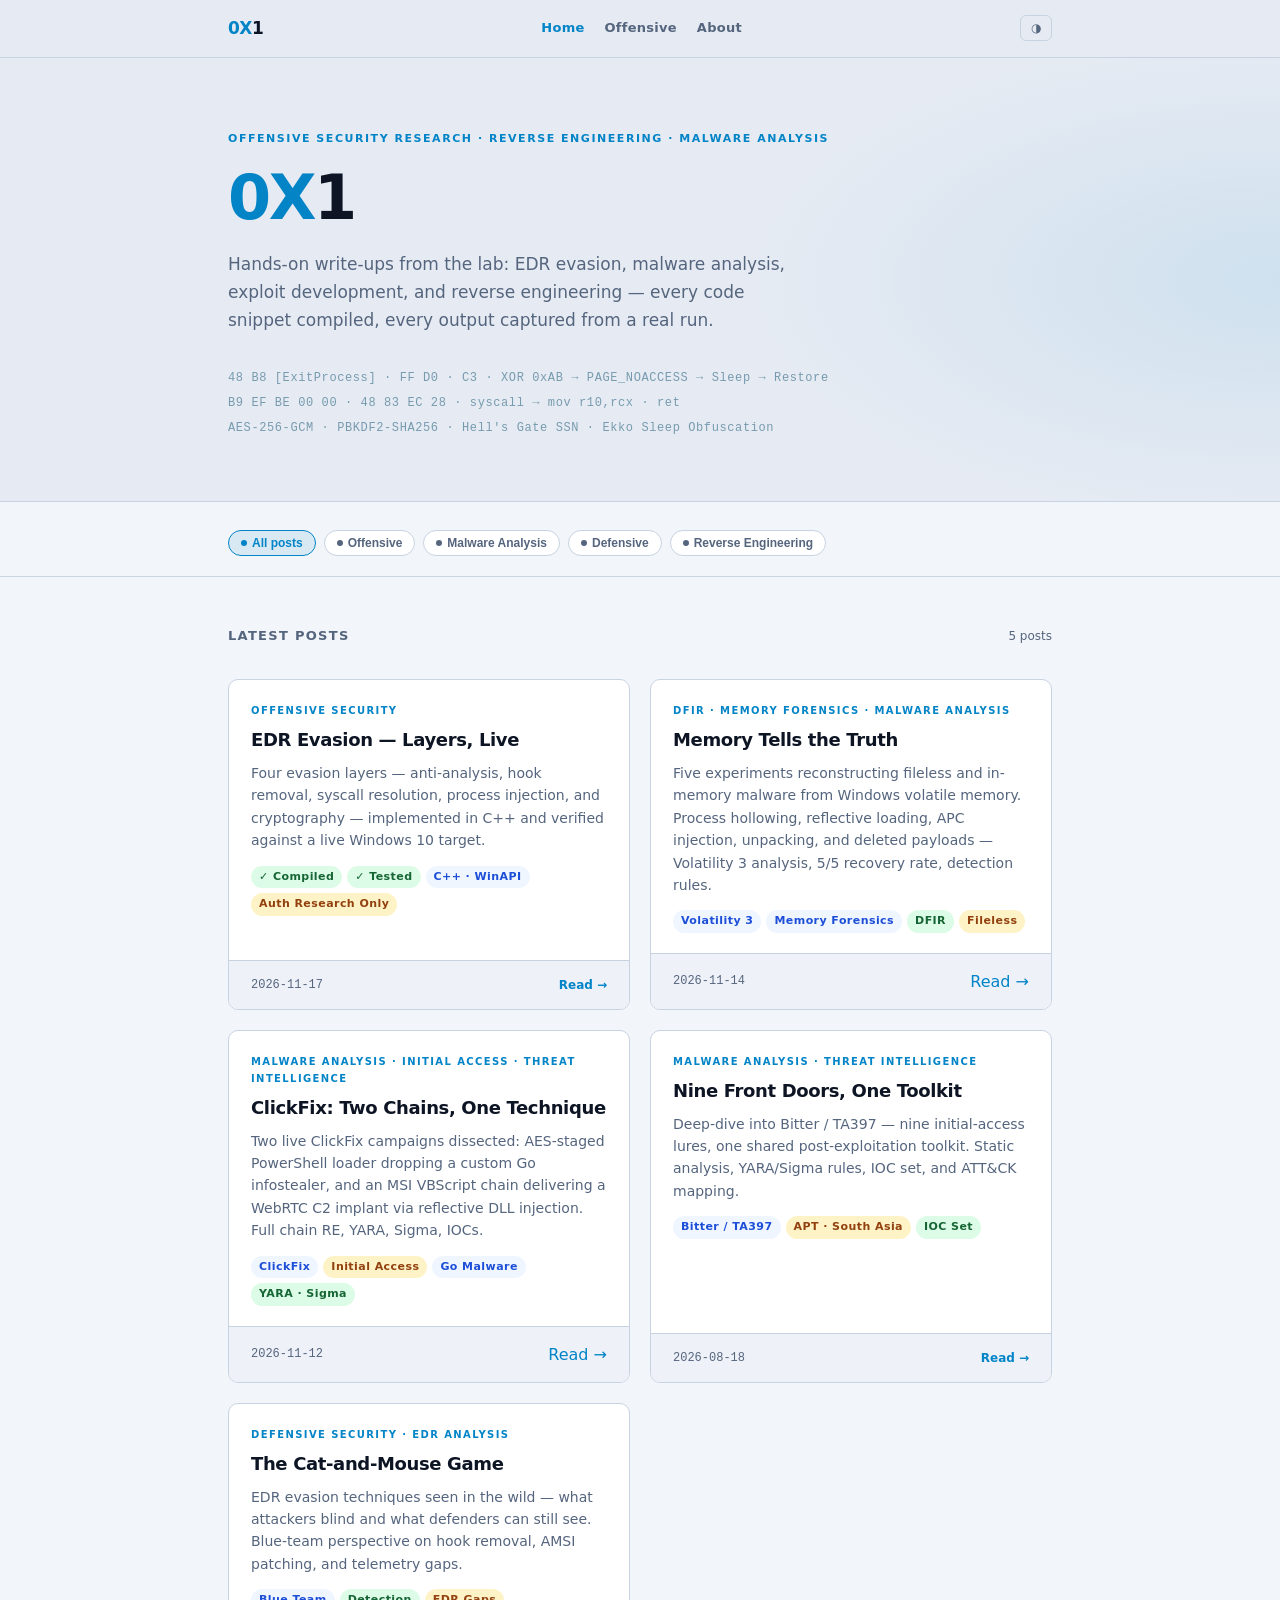
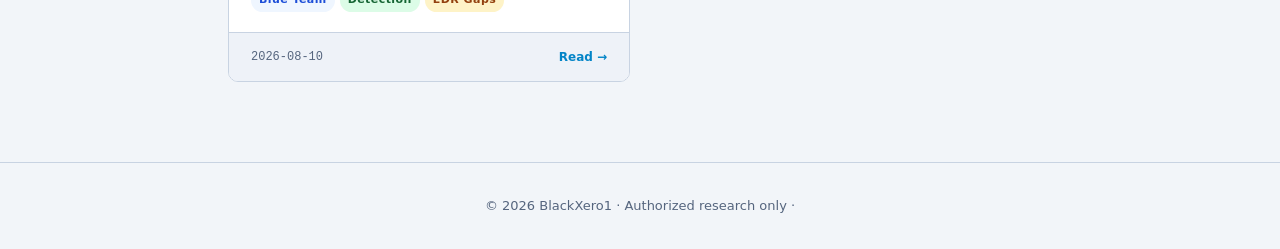
==== index.html @ 335b39ae "Spread post publish dates instead of all showing same day" ====
<!DOCTYPE html>
<html lang="en">
<head>
<meta charset="UTF-8">
<meta name="viewport" content="width=device-width, initial-scale=1.0">
<title>0X1 — Offensive Security Research</title>
<meta name="description" content="Hands-on offensive security research, malware analysis, and reverse engineering write-ups by BlackXero1. Every code snippet compiled, every output from a real run.">
<meta name="author" content="BlackXero1">
<meta property="og:title" content="0X1 — Offensive Security Research">
<meta property="og:description" content="Malware analysis, EDR evasion, reverse engineering and threat intelligence research.">
<meta property="og:type" content="website">
<meta property="og:url" content="https://blackxero1.github.io/0X1/">
<meta property="og:site_name" content="0X1">
<meta name="twitter:card" content="summary">
<link rel="icon" href="/0X1/favicon.svg" type="image/svg+xml">
<link rel="canonical" href="https://blackxero1.github.io/0X1/">
<style>
:root {
  --bg:          #F2F5F9;
  --bg-alt:      #E6EBF3;
  --surface:     #FFFFFF;
  --surface-2:   #EEF2F8;
  --border:      #C8D3E2;
  --text:        #0D1423;
  --text-muted:  #55657E;
  --accent:      #0284C7;
  --accent-glow: rgba(2,132,199,0.10);
  --accent-warm: #B8520E;
  --code-bg:     #12192B;
  --code-text:   #CDD5E0;
  --code-dim:    #6B7FA0;
  --code-hi:     #79D4F1;
  --hero-bytes:  #0A4D6B;
  --pass:        #16A34A;
  --warn:        #B8520E;
  --tag-pass-bg: #DCFCE7; --tag-pass-fg: #166534;
  --tag-warn-bg: #FEF3C7; --tag-warn-fg: #92400E;
  --tag-note-bg: #EFF6FF; --tag-note-fg: #1D4ED8;
}
@media (prefers-color-scheme: dark) {
  :root:not([data-theme="light"]) {
    --bg: #08090D; --bg-alt: #0C0F18;
    --surface: #10141F; --surface-2: #161D2E;
    --border: #1E2A40;
    --text: #D4DCE8; --text-muted: #7A8AA0;
    --accent: #00B4D8; --accent-glow: rgba(0,180,216,0.10);
    --accent-warm: #F4A261;
    --code-bg: #0B0D13; --code-text: #CDD5E0;
    --code-dim: #4A5A72; --code-hi: #79D4F1;
    --hero-bytes: #79D4F1;
    --pass: #3FB950; --warn: #F4A261;
    --tag-pass-bg: rgba(63,185,80,0.12); --tag-pass-fg: #3FB950;
    --tag-warn-bg: rgba(244,162,97,0.10); --tag-warn-fg: #F4A261;
    --tag-note-bg: rgba(0,180,216,0.10); --tag-note-fg: #00B4D8;
  }
}
:root[data-theme="dark"] {
  --bg:#08090D;--bg-alt:#0C0F18;--surface:#10141F;--surface-2:#161D2E;
  --border:#1E2A40;--text:#D4DCE8;--text-muted:#7A8AA0;
  --accent:#00B4D8;--accent-glow:rgba(0,180,216,0.10);--accent-warm:#F4A261;
  --code-bg:#0B0D13;--code-text:#CDD5E0;--code-dim:#4A5A72;--code-hi:#79D4F1;
  --hero-bytes:#79D4F1;--pass:#3FB950;--warn:#F4A261;
  --tag-pass-bg:rgba(63,185,80,0.12);--tag-pass-fg:#3FB950;
  --tag-warn-bg:rgba(244,162,97,0.10);--tag-warn-fg:#F4A261;
  --tag-note-bg:rgba(0,180,216,0.10);--tag-note-fg:#00B4D8;
}
*,*::before,*::after{box-sizing:border-box;margin:0;padding:0}
body{background:var(--bg);color:var(--text);font-family:system-ui,-apple-system,"Segoe UI",Helvetica,Arial,sans-serif;font-size:16px;line-height:1.7;-webkit-font-smoothing:antialiased}
a{color:var(--accent);text-decoration:none}
a:hover{text-decoration:underline}
.container{max-width:880px;margin:0 auto;padding:0 28px}

/* ── Topnav ── */
.topnav{background:var(--bg-alt);border-bottom:1px solid var(--border);padding:14px 0}
.topnav .container{display:flex;align-items:center;justify-content:space-between;gap:16px}
.nav-brand{font-size:17px;font-weight:800;letter-spacing:-.03em;color:var(--text)}
.nav-brand span{color:var(--accent)}
.nav-links{display:flex;gap:20px}
.nav-links a{font-size:13px;font-weight:600;color:var(--text-muted);letter-spacing:.02em;transition:color .15s}
.nav-links a:hover,.nav-links a.active{color:var(--accent);text-decoration:none}
.theme-toggle{background:none;border:1px solid var(--border);border-radius:6px;padding:5px 10px;font-size:12px;color:var(--text-muted);cursor:pointer;transition:border-color .15s}
.theme-toggle:hover{border-color:var(--accent);color:var(--accent)}

/* ── Hero ── */
.hero{background:var(--bg-alt);border-bottom:1px solid var(--border);padding:72px 0 60px;position:relative;overflow:hidden}
.hero::before{content:"";position:absolute;inset:0;background:radial-gradient(ellipse 60% 80% at 100% 50%,var(--accent-glow),transparent 70%);pointer-events:none}
.hero-eyebrow{font-size:11px;font-weight:600;letter-spacing:.14em;text-transform:uppercase;color:var(--accent);margin-bottom:16px}
.hero-title{font-size:clamp(36px,6vw,62px);font-weight:800;line-height:1.05;letter-spacing:-.04em;color:var(--text);margin-bottom:20px}
.hero-title span{color:var(--accent)}
.hero-subtitle{font-size:17px;color:var(--text-muted);max-width:580px;line-height:1.65;margin-bottom:28px}
.hero-bytes{font-family:"Cascadia Code","Fira Code",Consolas,monospace;font-size:clamp(10px,1.5vw,12px);letter-spacing:.05em;color:var(--hero-bytes);opacity:.5;line-height:2.1;margin-top:32px;user-select:none}

/* ── Category nav ── */
.cat-bar{padding:28px 0 20px;border-bottom:1px solid var(--border)}
.cat-bar .container{display:flex;gap:8px;flex-wrap:wrap;align-items:center}
.cat-pill{display:inline-flex;align-items:center;gap:5px;font-size:12px;font-weight:600;padding:5px 12px;border-radius:20px;border:1px solid var(--border);color:var(--text-muted);cursor:pointer;background:var(--surface);transition:all .15s;user-select:none}
.cat-pill:hover,.cat-pill.active{border-color:var(--accent);color:var(--accent);background:var(--accent-glow)}
.cat-pill .dot{width:6px;height:6px;border-radius:50%;background:currentColor}

/* ── Post grid ── */
.posts-section{padding:48px 0 80px}
.posts-header{display:flex;align-items:baseline;justify-content:space-between;margin-bottom:32px;flex-wrap:wrap;gap:8px}
.posts-header h2{font-size:13px;font-weight:700;letter-spacing:.10em;text-transform:uppercase;color:var(--text-muted)}
.posts-count{font-size:12px;color:var(--text-muted)}
.post-grid{display:grid;grid-template-columns:repeat(auto-fill,minmax(320px,1fr));gap:20px}
.post-card{background:var(--surface);border:1px solid var(--border);border-radius:10px;overflow:hidden;display:flex;flex-direction:column;transition:border-color .15s,box-shadow .15s}
.post-card:hover{border-color:var(--accent);box-shadow:0 0 0 3px var(--accent-glow)}
.post-card-top{padding:22px 22px 16px;flex:1}
.post-eyebrow{font-size:10px;font-weight:700;letter-spacing:.14em;text-transform:uppercase;color:var(--accent);margin-bottom:10px}
.post-title{font-size:18px;font-weight:700;letter-spacing:-.02em;line-height:1.25;color:var(--text);margin-bottom:10px}
.post-desc{font-size:14px;color:var(--text-muted);line-height:1.6;margin-bottom:14px}
.post-tags{display:flex;flex-wrap:wrap;gap:5px;margin-bottom:4px}
.tag{font-size:11px;font-weight:600;padding:2px 8px;border-radius:12px;letter-spacing:.04em}
.tag-pass{background:var(--tag-pass-bg);color:var(--tag-pass-fg)}
.tag-warn{background:var(--tag-warn-bg);color:var(--tag-warn-fg)}
.tag-note{background:var(--tag-note-bg);color:var(--tag-note-fg)}
.post-card-foot{padding:14px 22px;border-top:1px solid var(--border);display:flex;align-items:center;justify-content:space-between;background:var(--surface-2)}
.post-date{font-size:12px;color:var(--text-muted);font-family:"Cascadia Code","Fira Code",Consolas,monospace}
.post-read{font-size:12px;font-weight:600;color:var(--accent);display:flex;align-items:center;gap:4px}
.post-read::after{content:"→";transition:transform .15s}
.post-card:hover .post-read::after{transform:translateX(3px)}

/* ── Coming soon card ── */
.post-card.soon{opacity:.55;pointer-events:none}
.post-card.soon .post-eyebrow{color:var(--text-muted)}

/* ── Empty state ── */
.empty{padding:60px 0;text-align:center;color:var(--text-muted);font-size:14px;display:none}
.empty.show{display:block}

/* ── Footer ── */
footer{border-top:1px solid var(--border);padding:32px 0;text-align:center;color:var(--text-muted);font-size:13px}
footer a{color:var(--accent)}

@media(max-width:600px){
  .hero{padding:48px 0 40px}
  .post-grid{grid-template-columns:1fr}
  .nav-links{gap:12px}
}
</style>
</head>
<body>

<nav class="topnav">
  <div class="container">
    <a href="/" class="nav-brand"><span>0X</span>1</a>
    <div class="nav-links">
      <a href="/" class="active">Home</a>
      <a href="/0X1/offensive/">Offensive</a>
      <a href="/0X1/about.html">About</a>
    </div>
    <button class="theme-toggle" onclick="toggleTheme()" aria-label="Toggle theme">◑</button>
  </div>
</nav>

<header class="hero">
  <div class="container">
    <div class="hero-eyebrow">Offensive Security Research · Reverse Engineering · Malware Analysis</div>
    <h1 class="hero-title"><span>0X</span>1</h1>
    <p class="hero-subtitle">
      Hands-on write-ups from the lab: EDR evasion, malware analysis, exploit development,
      and reverse engineering — every code snippet compiled, every output captured from a real run.
    </p>
    <div class="hero-bytes">
      48 B8 [ExitProcess] · FF D0 · C3 · XOR 0xAB → PAGE_NOACCESS → Sleep → Restore<br>
      B9 EF BE 00 00 · 48 83 EC 28 · syscall → mov r10,rcx · ret<br>
      AES-256-GCM · PBKDF2-SHA256 · Hell's Gate SSN · Ekko Sleep Obfuscation
    </div>
  </div>
</header>

<div class="cat-bar">
  <div class="container">
    <button class="cat-pill active" data-cat="all"><span class="dot"></span>All posts</button>
    <button class="cat-pill" data-cat="offensive"><span class="dot"></span>Offensive</button>
    <button class="cat-pill" data-cat="malware"><span class="dot"></span>Malware Analysis</button>
    <button class="cat-pill" data-cat="defensive"><span class="dot"></span>Defensive</button>
    <button class="cat-pill" data-cat="re"><span class="dot"></span>Reverse Engineering</button>
  </div>
</div>

<div class="posts-section">
  <div class="container">
    <div class="posts-header">
      <h2>Latest Posts</h2>
      <span class="posts-count" id="count"></span>
    </div>

    <div class="post-grid" id="grid">

      <!-- EDR Evasion -->
      <article class="post-card" data-cat="offensive">
        <div class="post-card-top">
          <div class="post-eyebrow">Offensive Security</div>
          <h3 class="post-title">EDR Evasion — Layers, Live</h3>
          <p class="post-desc">Four evasion layers — anti-analysis, hook removal, syscall resolution, process injection, and cryptography — implemented in C++ and verified against a live Windows 10 target.</p>
          <div class="post-tags">
            <span class="tag tag-pass">✓ Compiled</span>
            <span class="tag tag-pass">✓ Tested</span>
            <span class="tag tag-note">C++ · WinAPI</span>
            <span class="tag tag-warn">Auth Research Only</span>
          </div>
        </div>
        <div class="post-card-foot">
          <span class="post-date">2026-11-17</span>
          <a href="/0X1/offensive/edr.html" class="post-read">Read</a>
        </div>
      </article>

      <!-- Memory Forensics -->
      <article class="post-card" data-cat="dfir">
        <div class="post-card-top">
          <div class="post-eyebrow">DFIR · Memory Forensics · Malware Analysis</div>
          <h3 class="post-title">Memory Tells the Truth</h3>
          <p class="post-desc">Five experiments reconstructing fileless and in-memory malware from Windows volatile memory. Process hollowing, reflective loading, APC injection, unpacking, and deleted payloads — Volatility 3 analysis, 5/5 recovery rate, detection rules.</p>
          <div class="post-tags">
            <span class="tag tag-note">Volatility 3</span>
            <span class="tag tag-note">Memory Forensics</span>
            <span class="tag tag-pass">DFIR</span>
            <span class="tag tag-warn">Fileless</span>
          </div>
        </div>
        <div class="post-card-foot">
          <span class="post-date">2026-11-14</span>
          <a href="/0X1/dfir/memory-forensics.html" class="read-link">Read →</a>
        </div>
      </article>

      <!-- ClickFix -->
      <article class="post-card" data-cat="malware">
        <div class="post-card-top">
          <div class="post-eyebrow">Malware Analysis · Initial Access · Threat Intelligence</div>
          <h3 class="post-title">ClickFix: Two Chains, One Technique</h3>
          <p class="post-desc">Two live ClickFix campaigns dissected: AES-staged PowerShell loader dropping a custom Go infostealer, and an MSI VBScript chain delivering a WebRTC C2 implant via reflective DLL injection. Full chain RE, YARA, Sigma, IOCs.</p>
          <div class="post-tags">
            <span class="tag tag-note">ClickFix</span>
            <span class="tag tag-warn">Initial Access</span>
            <span class="tag tag-note">Go Malware</span>
            <span class="tag tag-pass">YARA · Sigma</span>
          </div>
        </div>
        <div class="post-card-foot">
          <span class="post-date">2026-11-12</span>
          <a href="/0X1/malware-analysis/clickfix.html" class="read-link">Read →</a>
        </div>
      </article>

      <!-- Bitter APT -->
      <article class="post-card" data-cat="malware">
        <div class="post-card-top">
          <div class="post-eyebrow">Malware Analysis · Threat Intelligence</div>
          <h3 class="post-title">Nine Front Doors, One Toolkit</h3>
          <p class="post-desc">Deep-dive into Bitter / TA397 — nine initial-access lures, one shared post-exploitation toolkit. Static analysis, YARA/Sigma rules, IOC set, and ATT&CK mapping.</p>
          <div class="post-tags">
            <span class="tag tag-note">Bitter / TA397</span>
            <span class="tag tag-warn">APT · South Asia</span>
            <span class="tag tag-pass">IOC Set</span>
          </div>
        </div>
        <div class="post-card-foot">
          <span class="post-date">2026-08-18</span>
          <a href="/0X1/malware-analysis/bitter-apt.html" class="post-read">Read</a>
        </div>
      </article>

      <!-- Cat-and-Mouse (Defensive) -->
      <article class="post-card" data-cat="defensive">
        <div class="post-card-top">
          <div class="post-eyebrow">Defensive Security · EDR Analysis</div>
          <h3 class="post-title">The Cat-and-Mouse Game</h3>
          <p class="post-desc">EDR evasion techniques seen in the wild — what attackers blind and what defenders can still see. Blue-team perspective on hook removal, AMSI patching, and telemetry gaps.</p>
          <div class="post-tags">
            <span class="tag tag-note">Blue Team</span>
            <span class="tag tag-pass">Detection</span>
            <span class="tag tag-warn">EDR Gaps</span>
          </div>
        </div>
        <div class="post-card-foot">
          <span class="post-date">2026-08-10</span>
          <a href="/0X1/defensive/edr-evasion.html" class="post-read">Read</a>
        </div>
      </article>

    </div>

    <div class="empty" id="empty">No posts in this category yet.</div>
  </div>
</div>

<footer>
  <div class="container">
    <p>© 2026 BlackXero1 · Authorized research only ·</p>
  </div>
</footer>

<script>
// Theme toggle
function toggleTheme(){
  const r=document.documentElement;
  const cur=r.getAttribute('data-theme')||
    (window.matchMedia('(prefers-color-scheme: dark)').matches?'dark':'light');
  r.setAttribute('data-theme',cur==='dark'?'light':'dark');
  localStorage.setItem('theme',r.getAttribute('data-theme'));
}
(function(){
  const saved=localStorage.getItem('theme');
  if(saved)document.documentElement.setAttribute('data-theme',saved);
})();

// Category filter
const pills=document.querySelectorAll('.cat-pill');
const cards=document.querySelectorAll('.post-card');
const count=document.getElementById('count');
const empty=document.getElementById('empty');

function updateCount(){
  const visible=[...cards].filter(c=>c.style.display!=='none'&&!c.classList.contains('soon'));
  count.textContent=visible.length+' post'+(visible.length!==1?'s':'');
}

pills.forEach(pill=>{
  pill.addEventListener('click',()=>{
    pills.forEach(p=>p.classList.remove('active'));
    pill.classList.add('active');
    const cat=pill.dataset.cat;
    let any=false;
    cards.forEach(card=>{
      const match=cat==='all'||card.dataset.cat===cat;
      card.style.display=match?'':'none';
      if(match&&!card.classList.contains('soon'))any=true;
    });
    empty.classList.toggle('show',!any);
    updateCount();
  });
});
updateCount();
</script>
</body>
</html>
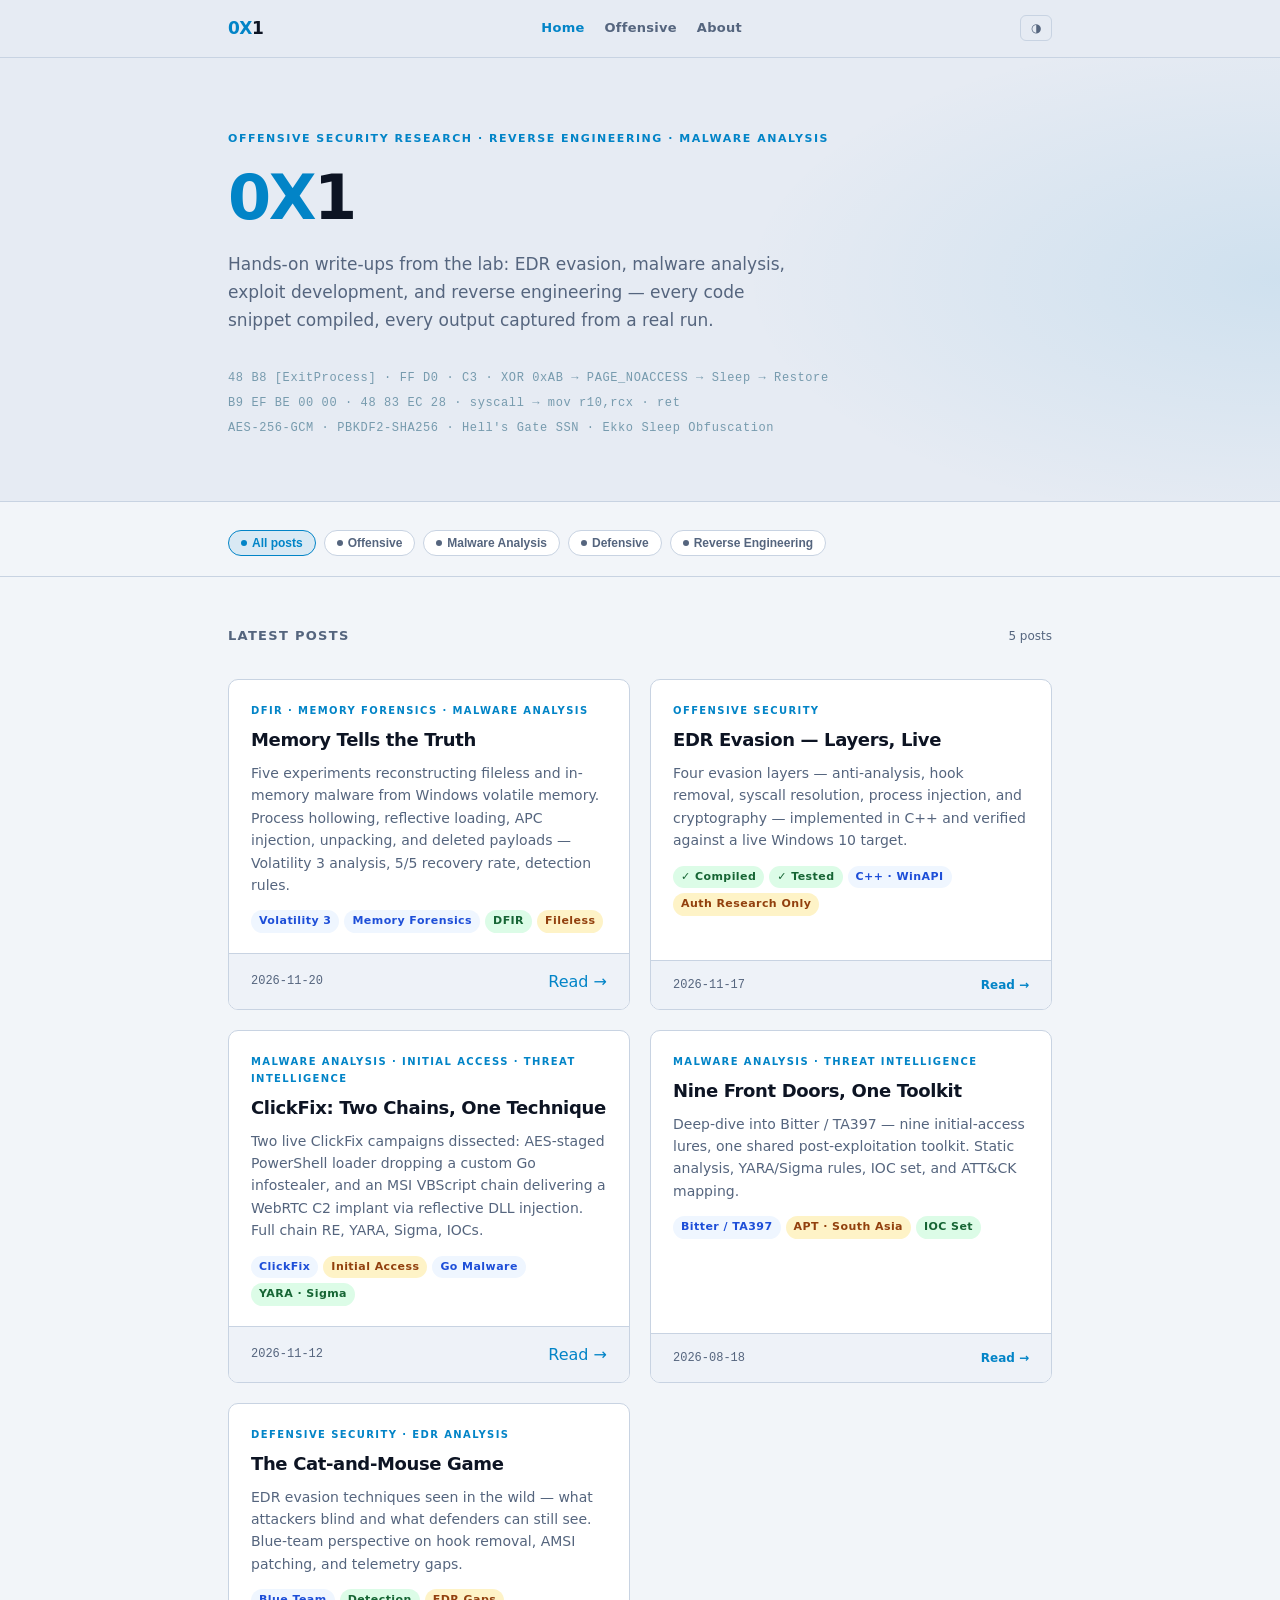
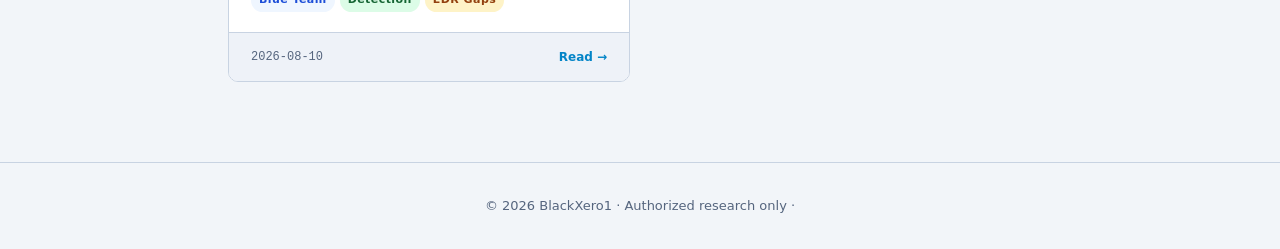
==== commit 04d30c94: "Date Memory Tells the Truth as newest post and move it to top" ====
--- a/index.html
+++ b/index.html
@@ -188,6 +188,25 @@
 
     <div class="post-grid" id="grid">
 
+      <!-- Memory Forensics -->
+      <article class="post-card" data-cat="dfir">
+        <div class="post-card-top">
+          <div class="post-eyebrow">DFIR · Memory Forensics · Malware Analysis</div>
+          <h3 class="post-title">Memory Tells the Truth</h3>
+          <p class="post-desc">Five experiments reconstructing fileless and in-memory malware from Windows volatile memory. Process hollowing, reflective loading, APC injection, unpacking, and deleted payloads — Volatility 3 analysis, 5/5 recovery rate, detection rules.</p>
+          <div class="post-tags">
+            <span class="tag tag-note">Volatility 3</span>
+            <span class="tag tag-note">Memory Forensics</span>
+            <span class="tag tag-pass">DFIR</span>
+            <span class="tag tag-warn">Fileless</span>
+          </div>
+        </div>
+        <div class="post-card-foot">
+          <span class="post-date">2026-11-20</span>
+          <a href="/0X1/dfir/memory-forensics.html" class="read-link">Read →</a>
+        </div>
+      </article>
+
       <!-- EDR Evasion -->
       <article class="post-card" data-cat="offensive">
         <div class="post-card-top">
@@ -204,25 +223,6 @@
         <div class="post-card-foot">
           <span class="post-date">2026-11-17</span>
           <a href="/0X1/offensive/edr.html" class="post-read">Read</a>
-        </div>
-      </article>
-
-      <!-- Memory Forensics -->
-      <article class="post-card" data-cat="dfir">
-        <div class="post-card-top">
-          <div class="post-eyebrow">DFIR · Memory Forensics · Malware Analysis</div>
-          <h3 class="post-title">Memory Tells the Truth</h3>
-          <p class="post-desc">Five experiments reconstructing fileless and in-memory malware from Windows volatile memory. Process hollowing, reflective loading, APC injection, unpacking, and deleted payloads — Volatility 3 analysis, 5/5 recovery rate, detection rules.</p>
-          <div class="post-tags">
-            <span class="tag tag-note">Volatility 3</span>
-            <span class="tag tag-note">Memory Forensics</span>
-            <span class="tag tag-pass">DFIR</span>
-            <span class="tag tag-warn">Fileless</span>
-          </div>
-        </div>
-        <div class="post-card-foot">
-          <span class="post-date">2026-11-14</span>
-          <a href="/0X1/dfir/memory-forensics.html" class="read-link">Read →</a>
         </div>
       </article>
 
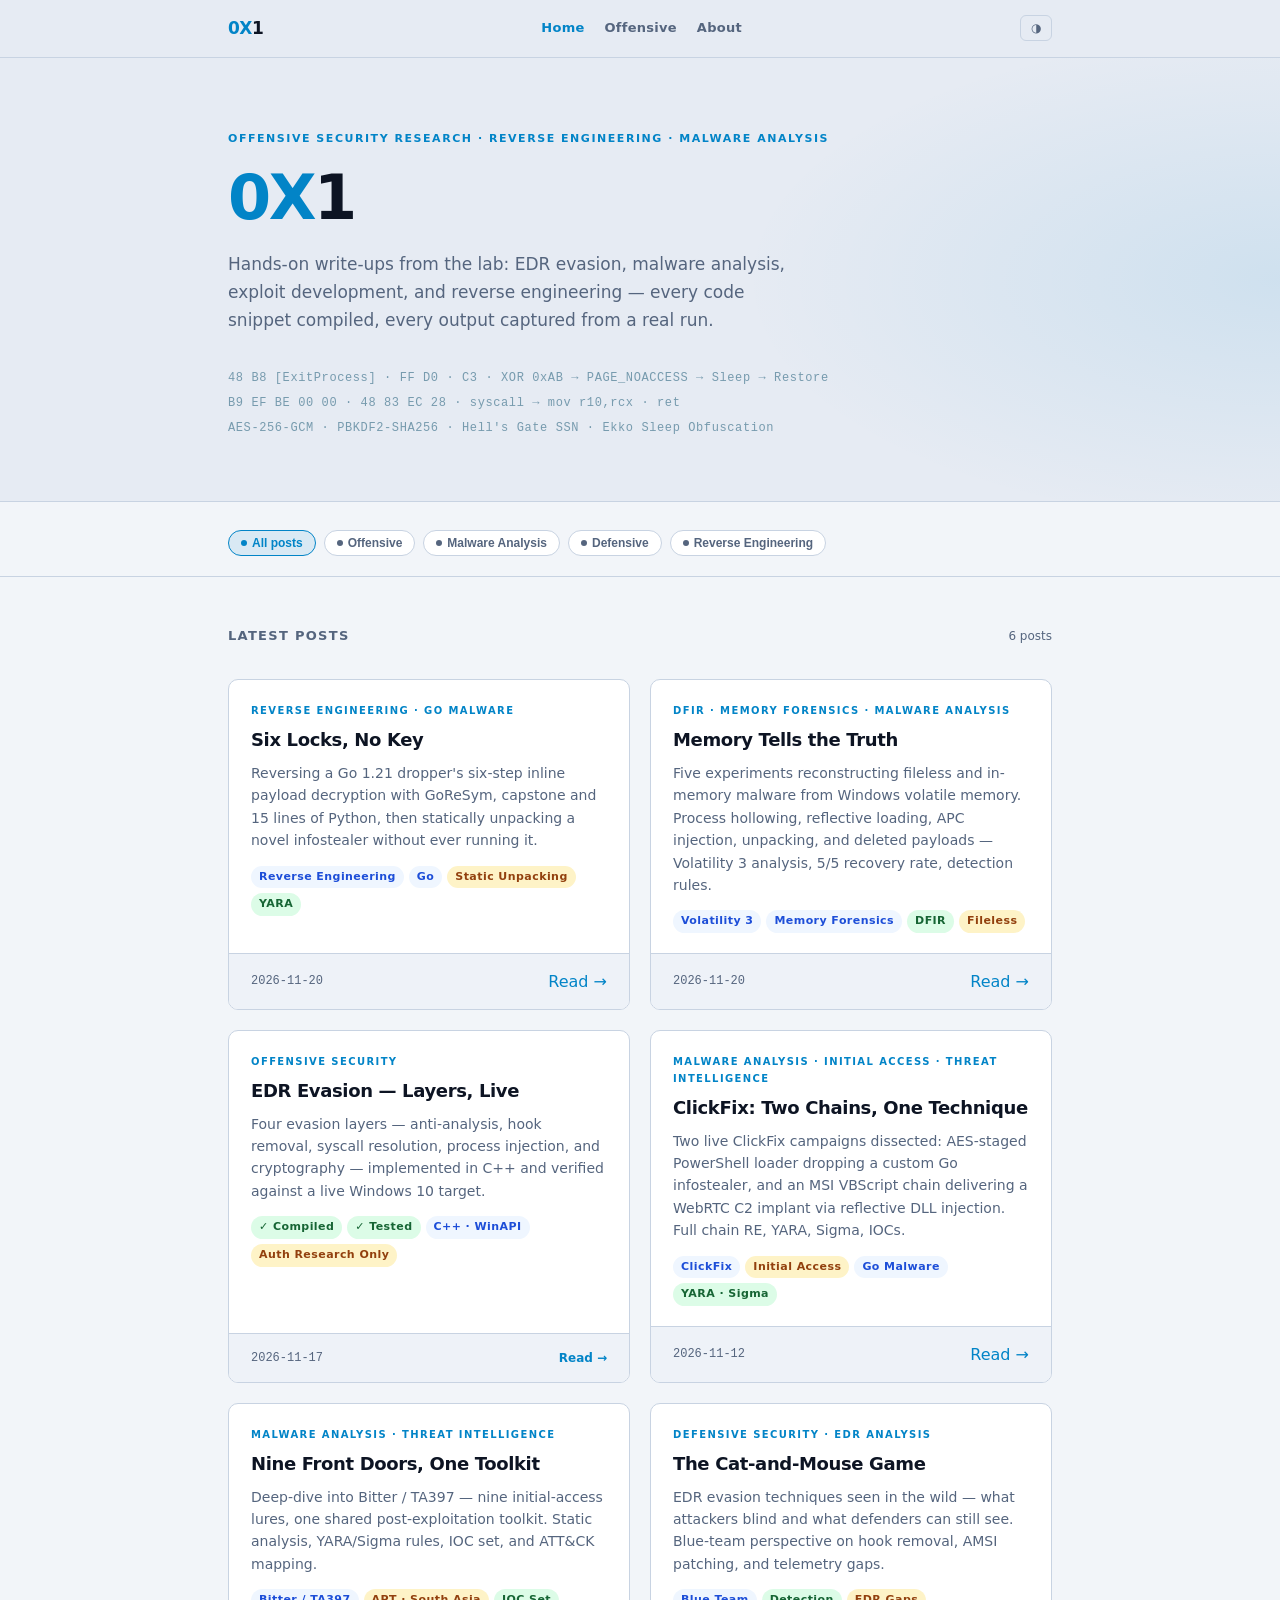
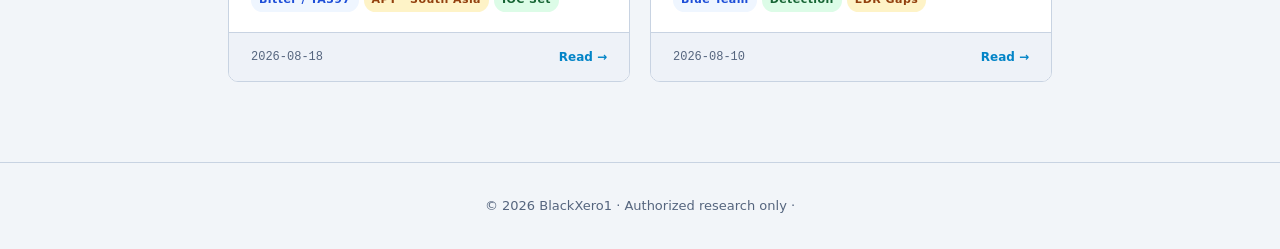
==== commit 7e398c3a: "Add Six Locks, No Key — Go dropper reverse engineering post Co-Authored-By: Claude Opus 5.5 <noreply" ====
--- a/index.html
+++ b/index.html
@@ -188,6 +188,25 @@
 
     <div class="post-grid" id="grid">
 
+      <!-- Go Dropper RE -->
+      <article class="post-card" data-cat="malware">
+        <div class="post-card-top">
+          <div class="post-eyebrow">Reverse Engineering · Go Malware</div>
+          <h3 class="post-title">Six Locks, No Key</h3>
+          <p class="post-desc">Reversing a Go 1.21 dropper's six-step inline payload decryption with GoReSym, capstone and 15 lines of Python, then statically unpacking a novel infostealer without ever running it.</p>
+          <div class="post-tags">
+            <span class="tag tag-note">Reverse Engineering</span>
+            <span class="tag tag-note">Go</span>
+            <span class="tag tag-warn">Static Unpacking</span>
+            <span class="tag tag-pass">YARA</span>
+          </div>
+        </div>
+        <div class="post-card-foot">
+          <span class="post-date">2026-11-20</span>
+          <a href="/0X1/reverse-engineering/go-dropper.html" class="read-link">Read →</a>
+        </div>
+      </article>
+
       <!-- Memory Forensics -->
       <article class="post-card" data-cat="dfir">
         <div class="post-card-top">
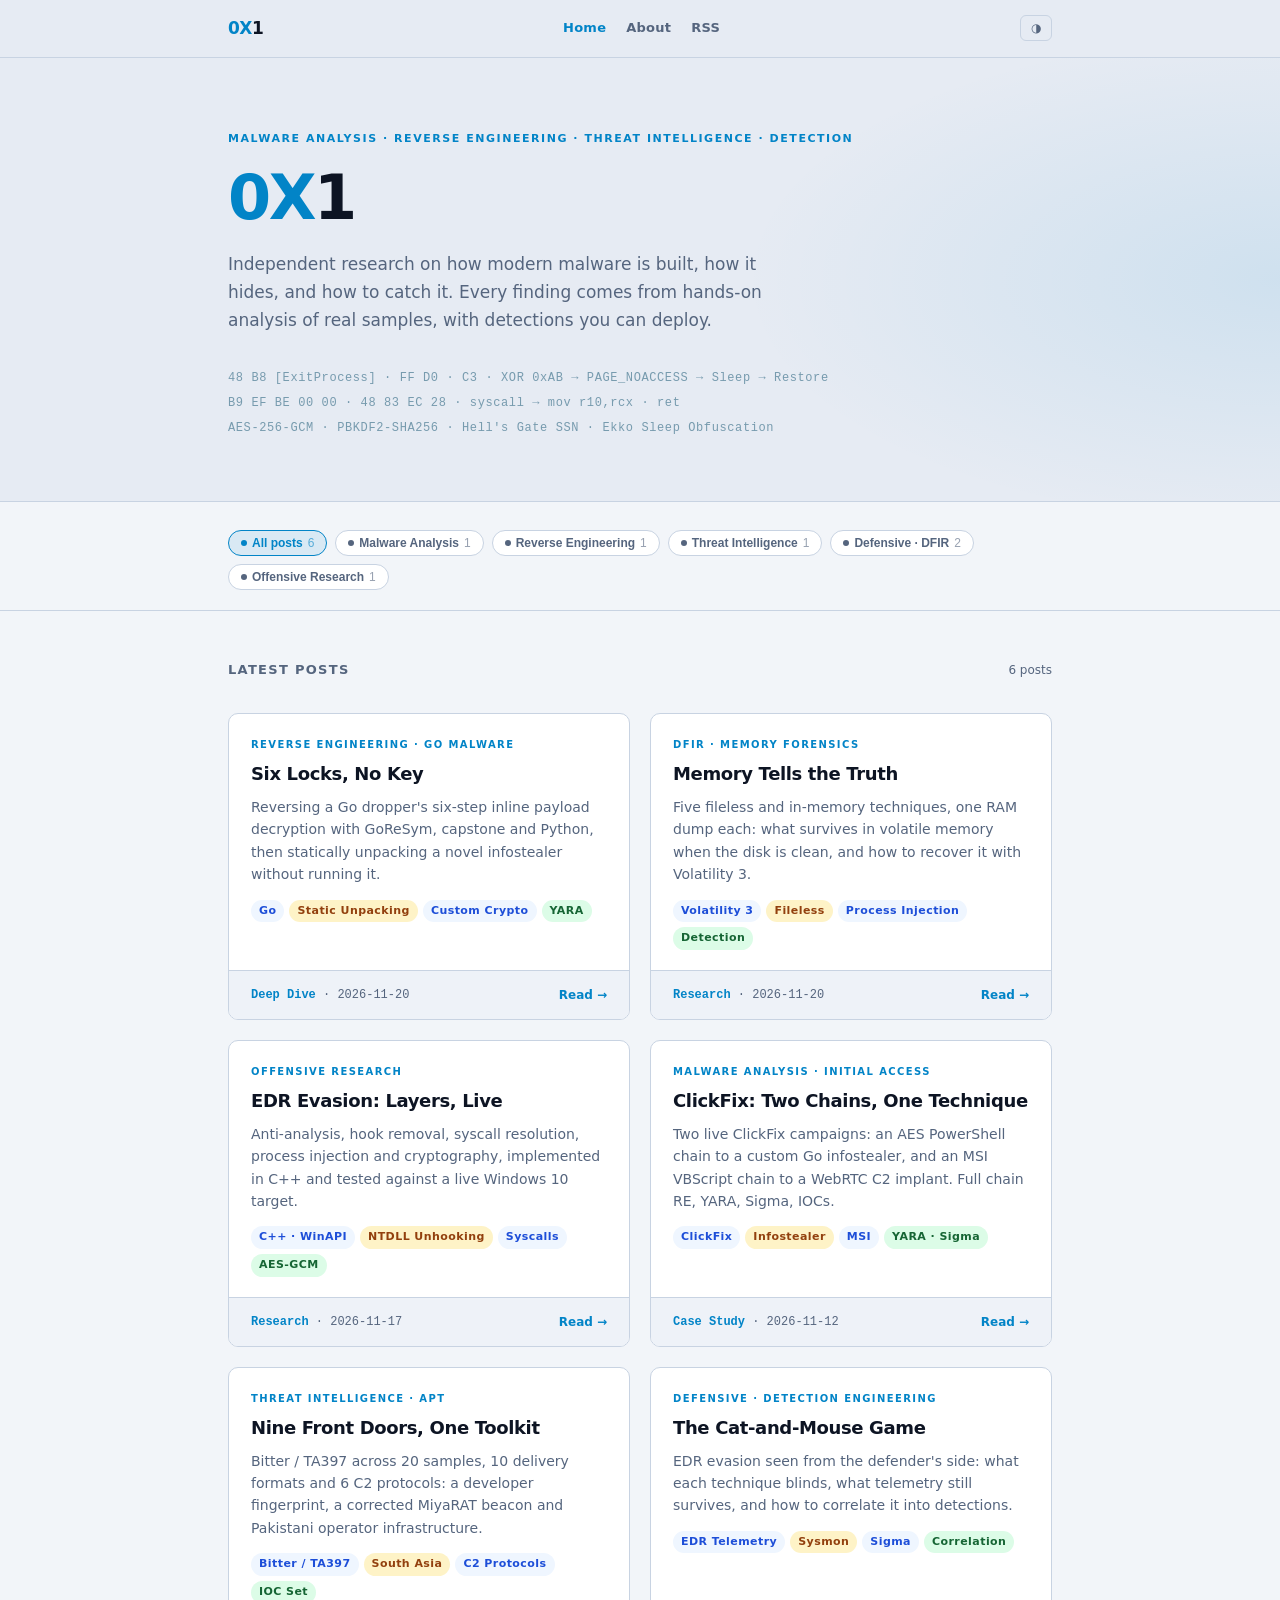
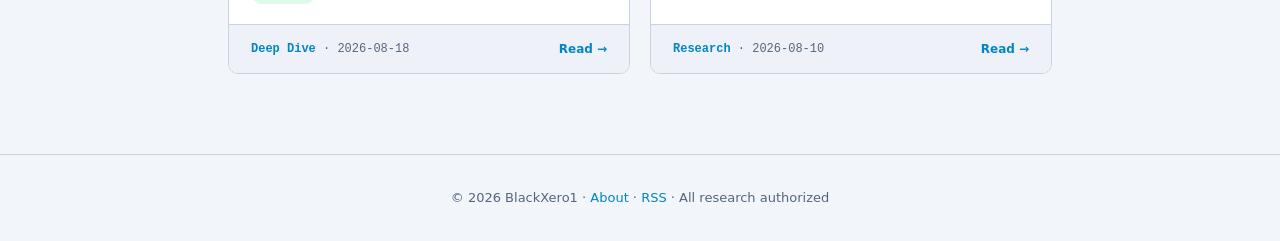
==== commit 90df32a7: "Restructure blog: shared post template, categories, RSS, link fixes" ====
--- a/index.html
+++ b/index.html
@@ -3,10 +3,10 @@
 <head>
 <meta charset="UTF-8">
 <meta name="viewport" content="width=device-width, initial-scale=1.0">
-<title>0X1 — Offensive Security Research</title>
+<title>0X1 — Security Research</title>
 <meta name="description" content="Hands-on offensive security research, malware analysis, and reverse engineering write-ups by BlackXero1. Every code snippet compiled, every output from a real run.">
 <meta name="author" content="BlackXero1">
-<meta property="og:title" content="0X1 — Offensive Security Research">
+<meta property="og:title" content="0X1 — Security Research">
 <meta property="og:description" content="Malware analysis, EDR evasion, reverse engineering and threat intelligence research.">
 <meta property="og:type" content="website">
 <meta property="og:url" content="https://blackxero1.github.io/0X1/">
@@ -115,6 +115,8 @@
 .tag-warn{background:var(--tag-warn-bg);color:var(--tag-warn-fg)}
 .tag-note{background:var(--tag-note-bg);color:var(--tag-note-fg)}
 .post-card-foot{padding:14px 22px;border-top:1px solid var(--border);display:flex;align-items:center;justify-content:space-between;background:var(--surface-2)}
+.post-type{font-weight:700;color:var(--accent)}
+.pill-n{opacity:.6;font-weight:500}
 .post-date{font-size:12px;color:var(--text-muted);font-family:"Cascadia Code","Fira Code",Consolas,monospace}
 .post-read{font-size:12px;font-weight:600;color:var(--accent);display:flex;align-items:center;gap:4px}
 .post-read::after{content:"→";transition:transform .15s}
@@ -138,16 +140,17 @@
   .nav-links{gap:12px}
 }
 </style>
+<link rel="alternate" type="application/rss+xml" title="0X1 RSS" href="/0X1/feed.xml">
 </head>
 <body>
 
 <nav class="topnav">
   <div class="container">
-    <a href="/" class="nav-brand"><span>0X</span>1</a>
+    <a href="/0X1/" class="nav-brand"><span>0X</span>1</a>
     <div class="nav-links">
-      <a href="/" class="active">Home</a>
-      <a href="/0X1/offensive/">Offensive</a>
+      <a href="/0X1/" class="active">Home</a>
       <a href="/0X1/about.html">About</a>
+      <a href="/0X1/feed.xml">RSS</a>
     </div>
     <button class="theme-toggle" onclick="toggleTheme()" aria-label="Toggle theme">◑</button>
   </div>
@@ -155,11 +158,10 @@
 
 <header class="hero">
   <div class="container">
-    <div class="hero-eyebrow">Offensive Security Research · Reverse Engineering · Malware Analysis</div>
+    <div class="hero-eyebrow">Malware Analysis · Reverse Engineering · Threat Intelligence · Detection</div>
     <h1 class="hero-title"><span>0X</span>1</h1>
     <p class="hero-subtitle">
-      Hands-on write-ups from the lab: EDR evasion, malware analysis, exploit development,
-      and reverse engineering — every code snippet compiled, every output captured from a real run.
+      Independent research on how modern malware is built, how it hides, and how to catch it. Every finding comes from hands-on analysis of real samples, with detections you can deploy.
     </p>
     <div class="hero-bytes">
       48 B8 [ExitProcess] · FF D0 · C3 · XOR 0xAB → PAGE_NOACCESS → Sleep → Restore<br>
@@ -171,11 +173,12 @@
 
 <div class="cat-bar">
   <div class="container">
-    <button class="cat-pill active" data-cat="all"><span class="dot"></span>All posts</button>
-    <button class="cat-pill" data-cat="offensive"><span class="dot"></span>Offensive</button>
-    <button class="cat-pill" data-cat="malware"><span class="dot"></span>Malware Analysis</button>
-    <button class="cat-pill" data-cat="defensive"><span class="dot"></span>Defensive</button>
-    <button class="cat-pill" data-cat="re"><span class="dot"></span>Reverse Engineering</button>
+    <button class="cat-pill active" data-cat="all"><span class="dot"></span>All posts <span class="pill-n"></span></button>
+    <button class="cat-pill" data-cat="malware"><span class="dot"></span>Malware Analysis <span class="pill-n"></span></button>
+    <button class="cat-pill" data-cat="re"><span class="dot"></span>Reverse Engineering <span class="pill-n"></span></button>
+    <button class="cat-pill" data-cat="ti"><span class="dot"></span>Threat Intelligence <span class="pill-n"></span></button>
+    <button class="cat-pill" data-cat="defensive"><span class="dot"></span>Defensive · DFIR <span class="pill-n"></span></button>
+    <button class="cat-pill" data-cat="offensive"><span class="dot"></span>Offensive Research <span class="pill-n"></span></button>
   </div>
 </div>
 
@@ -188,114 +191,110 @@
 
     <div class="post-grid" id="grid">
 
-      <!-- Go Dropper RE -->
-      <article class="post-card" data-cat="malware">
+      <article class="post-card" data-cat="re">
         <div class="post-card-top">
           <div class="post-eyebrow">Reverse Engineering · Go Malware</div>
           <h3 class="post-title">Six Locks, No Key</h3>
-          <p class="post-desc">Reversing a Go 1.21 dropper's six-step inline payload decryption with GoReSym, capstone and 15 lines of Python, then statically unpacking a novel infostealer without ever running it.</p>
-          <div class="post-tags">
-            <span class="tag tag-note">Reverse Engineering</span>
+          <p class="post-desc">Reversing a Go dropper's six-step inline payload decryption with GoReSym, capstone and Python, then statically unpacking a novel infostealer without running it.</p>
+          <div class="post-tags">
             <span class="tag tag-note">Go</span>
             <span class="tag tag-warn">Static Unpacking</span>
+            <span class="tag tag-note">Custom Crypto</span>
             <span class="tag tag-pass">YARA</span>
           </div>
         </div>
         <div class="post-card-foot">
-          <span class="post-date">2026-11-20</span>
-          <a href="/0X1/reverse-engineering/go-dropper.html" class="read-link">Read →</a>
-        </div>
-      </article>
-
-      <!-- Memory Forensics -->
-      <article class="post-card" data-cat="dfir">
-        <div class="post-card-top">
-          <div class="post-eyebrow">DFIR · Memory Forensics · Malware Analysis</div>
+          <span class="post-date"><span class="post-type">Deep Dive</span> · 2026-11-20</span>
+          <a href="/0X1/reverse-engineering/go-dropper.html" class="post-read">Read</a>
+        </div>
+      </article>
+
+      <article class="post-card" data-cat="defensive">
+        <div class="post-card-top">
+          <div class="post-eyebrow">DFIR · Memory Forensics</div>
           <h3 class="post-title">Memory Tells the Truth</h3>
-          <p class="post-desc">Five experiments reconstructing fileless and in-memory malware from Windows volatile memory. Process hollowing, reflective loading, APC injection, unpacking, and deleted payloads — Volatility 3 analysis, 5/5 recovery rate, detection rules.</p>
+          <p class="post-desc">Five fileless and in-memory techniques, one RAM dump each: what survives in volatile memory when the disk is clean, and how to recover it with Volatility 3.</p>
           <div class="post-tags">
             <span class="tag tag-note">Volatility 3</span>
-            <span class="tag tag-note">Memory Forensics</span>
-            <span class="tag tag-pass">DFIR</span>
             <span class="tag tag-warn">Fileless</span>
-          </div>
-        </div>
-        <div class="post-card-foot">
-          <span class="post-date">2026-11-20</span>
-          <a href="/0X1/dfir/memory-forensics.html" class="read-link">Read →</a>
-        </div>
-      </article>
-
-      <!-- EDR Evasion -->
+            <span class="tag tag-note">Process Injection</span>
+            <span class="tag tag-pass">Detection</span>
+          </div>
+        </div>
+        <div class="post-card-foot">
+          <span class="post-date"><span class="post-type">Research</span> · 2026-11-20</span>
+          <a href="/0X1/dfir/memory-forensics.html" class="post-read">Read</a>
+        </div>
+      </article>
+
       <article class="post-card" data-cat="offensive">
         <div class="post-card-top">
-          <div class="post-eyebrow">Offensive Security</div>
-          <h3 class="post-title">EDR Evasion — Layers, Live</h3>
-          <p class="post-desc">Four evasion layers — anti-analysis, hook removal, syscall resolution, process injection, and cryptography — implemented in C++ and verified against a live Windows 10 target.</p>
-          <div class="post-tags">
-            <span class="tag tag-pass">✓ Compiled</span>
-            <span class="tag tag-pass">✓ Tested</span>
+          <div class="post-eyebrow">Offensive Research</div>
+          <h3 class="post-title">EDR Evasion: Layers, Live</h3>
+          <p class="post-desc">Anti-analysis, hook removal, syscall resolution, process injection and cryptography, implemented in C++ and tested against a live Windows 10 target.</p>
+          <div class="post-tags">
             <span class="tag tag-note">C++ · WinAPI</span>
-            <span class="tag tag-warn">Auth Research Only</span>
-          </div>
-        </div>
-        <div class="post-card-foot">
-          <span class="post-date">2026-11-17</span>
+            <span class="tag tag-warn">NTDLL Unhooking</span>
+            <span class="tag tag-note">Syscalls</span>
+            <span class="tag tag-pass">AES-GCM</span>
+          </div>
+        </div>
+        <div class="post-card-foot">
+          <span class="post-date"><span class="post-type">Research</span> · 2026-11-17</span>
           <a href="/0X1/offensive/edr.html" class="post-read">Read</a>
         </div>
       </article>
 
-      <!-- ClickFix -->
       <article class="post-card" data-cat="malware">
         <div class="post-card-top">
-          <div class="post-eyebrow">Malware Analysis · Initial Access · Threat Intelligence</div>
+          <div class="post-eyebrow">Malware Analysis · Initial Access</div>
           <h3 class="post-title">ClickFix: Two Chains, One Technique</h3>
-          <p class="post-desc">Two live ClickFix campaigns dissected: AES-staged PowerShell loader dropping a custom Go infostealer, and an MSI VBScript chain delivering a WebRTC C2 implant via reflective DLL injection. Full chain RE, YARA, Sigma, IOCs.</p>
+          <p class="post-desc">Two live ClickFix campaigns: an AES PowerShell chain to a custom Go infostealer, and an MSI VBScript chain to a WebRTC C2 implant. Full chain RE, YARA, Sigma, IOCs.</p>
           <div class="post-tags">
             <span class="tag tag-note">ClickFix</span>
-            <span class="tag tag-warn">Initial Access</span>
-            <span class="tag tag-note">Go Malware</span>
+            <span class="tag tag-warn">Infostealer</span>
+            <span class="tag tag-note">MSI</span>
             <span class="tag tag-pass">YARA · Sigma</span>
           </div>
         </div>
         <div class="post-card-foot">
-          <span class="post-date">2026-11-12</span>
-          <a href="/0X1/malware-analysis/clickfix.html" class="read-link">Read →</a>
-        </div>
-      </article>
-
-      <!-- Bitter APT -->
-      <article class="post-card" data-cat="malware">
-        <div class="post-card-top">
-          <div class="post-eyebrow">Malware Analysis · Threat Intelligence</div>
+          <span class="post-date"><span class="post-type">Case Study</span> · 2026-11-12</span>
+          <a href="/0X1/malware-analysis/clickfix.html" class="post-read">Read</a>
+        </div>
+      </article>
+
+      <article class="post-card" data-cat="ti">
+        <div class="post-card-top">
+          <div class="post-eyebrow">Threat Intelligence · APT</div>
           <h3 class="post-title">Nine Front Doors, One Toolkit</h3>
-          <p class="post-desc">Deep-dive into Bitter / TA397 — nine initial-access lures, one shared post-exploitation toolkit. Static analysis, YARA/Sigma rules, IOC set, and ATT&CK mapping.</p>
+          <p class="post-desc">Bitter / TA397 across 20 samples, 10 delivery formats and 6 C2 protocols: a developer fingerprint, a corrected MiyaRAT beacon and Pakistani operator infrastructure.</p>
           <div class="post-tags">
             <span class="tag tag-note">Bitter / TA397</span>
-            <span class="tag tag-warn">APT · South Asia</span>
+            <span class="tag tag-warn">South Asia</span>
+            <span class="tag tag-note">C2 Protocols</span>
             <span class="tag tag-pass">IOC Set</span>
           </div>
         </div>
         <div class="post-card-foot">
-          <span class="post-date">2026-08-18</span>
+          <span class="post-date"><span class="post-type">Deep Dive</span> · 2026-08-18</span>
           <a href="/0X1/malware-analysis/bitter-apt.html" class="post-read">Read</a>
         </div>
       </article>
 
-      <!-- Cat-and-Mouse (Defensive) -->
       <article class="post-card" data-cat="defensive">
         <div class="post-card-top">
-          <div class="post-eyebrow">Defensive Security · EDR Analysis</div>
+          <div class="post-eyebrow">Defensive · Detection Engineering</div>
           <h3 class="post-title">The Cat-and-Mouse Game</h3>
-          <p class="post-desc">EDR evasion techniques seen in the wild — what attackers blind and what defenders can still see. Blue-team perspective on hook removal, AMSI patching, and telemetry gaps.</p>
-          <div class="post-tags">
-            <span class="tag tag-note">Blue Team</span>
-            <span class="tag tag-pass">Detection</span>
-            <span class="tag tag-warn">EDR Gaps</span>
-          </div>
-        </div>
-        <div class="post-card-foot">
-          <span class="post-date">2026-08-10</span>
+          <p class="post-desc">EDR evasion seen from the defender's side: what each technique blinds, what telemetry still survives, and how to correlate it into detections.</p>
+          <div class="post-tags">
+            <span class="tag tag-note">EDR Telemetry</span>
+            <span class="tag tag-warn">Sysmon</span>
+            <span class="tag tag-note">Sigma</span>
+            <span class="tag tag-pass">Correlation</span>
+          </div>
+        </div>
+        <div class="post-card-foot">
+          <span class="post-date"><span class="post-type">Research</span> · 2026-08-10</span>
           <a href="/0X1/defensive/edr-evasion.html" class="post-read">Read</a>
         </div>
       </article>
@@ -308,7 +307,7 @@
 
 <footer>
   <div class="container">
-    <p>© 2026 BlackXero1 · Authorized research only ·</p>
+    <p>© 2026 BlackXero1 · <a href="/0X1/about.html">About</a> · <a href="/0X1/feed.xml">RSS</a> · All research authorized</p>
   </div>
 </footer>
 
@@ -352,6 +351,7 @@
     updateCount();
   });
 });
+pills.forEach(p=>{const c=p.dataset.cat;const n=c==='all'?cards.length:[...cards].filter(x=>x.dataset.cat===c).length;const el=p.querySelector('.pill-n');if(el)el.textContent=n;});
 updateCount();
 </script>
 </body>
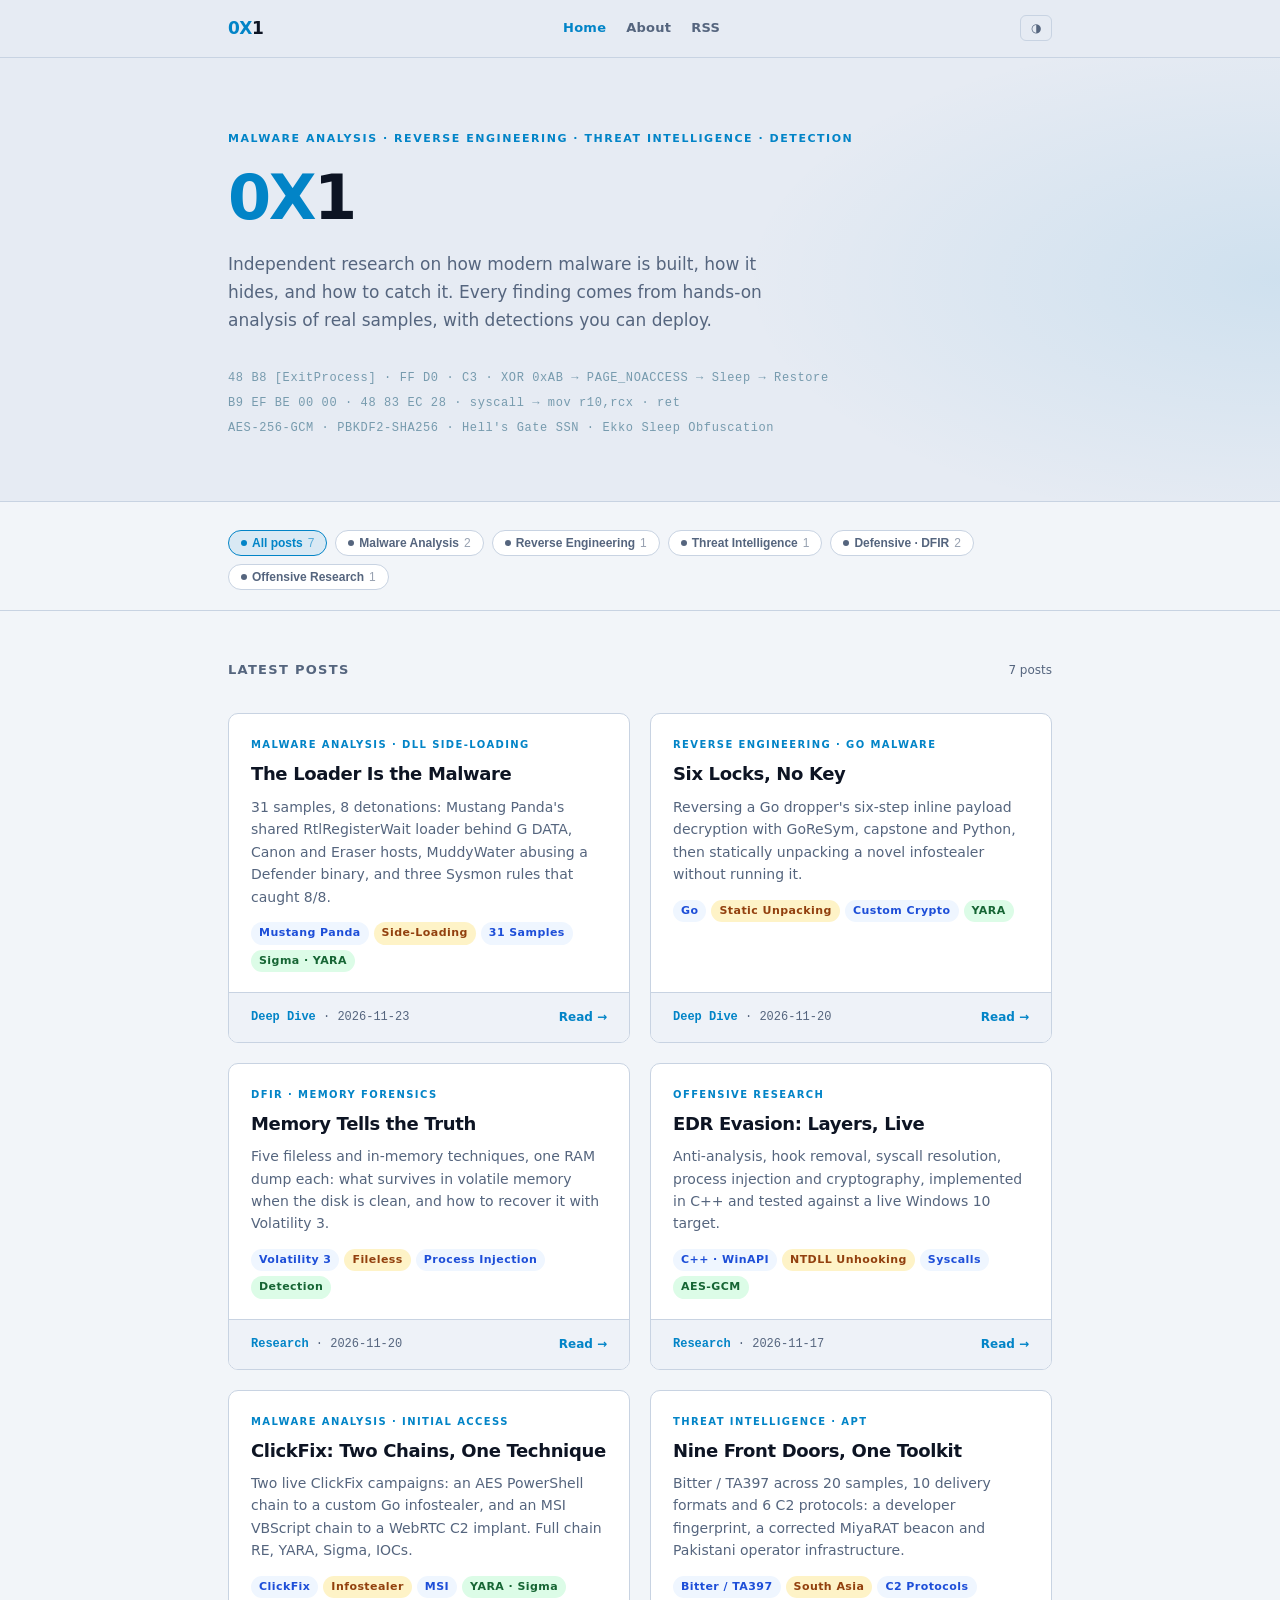
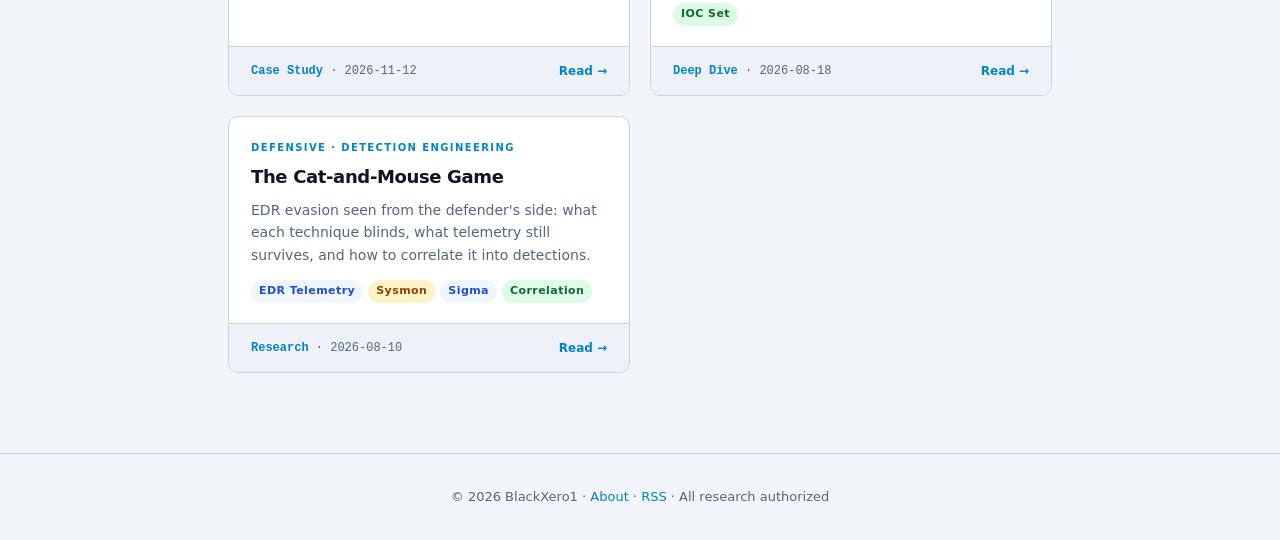
==== commit 89128a48: "Add The Loader Is the Malware: DLL side-loading research post 31 samples, 8 detonations, reversed Mu" ====
--- a/index.html
+++ b/index.html
@@ -190,6 +190,24 @@
     </div>
 
     <div class="post-grid" id="grid">
+      <article class="post-card" data-cat="malware">
+        <div class="post-card-top">
+          <div class="post-eyebrow">Malware Analysis · DLL Side-Loading</div>
+          <h3 class="post-title">The Loader Is the Malware</h3>
+          <p class="post-desc">31 samples, 8 detonations: Mustang Panda's shared RtlRegisterWait loader behind G DATA, Canon and Eraser hosts, MuddyWater abusing a Defender binary, and three Sysmon rules that caught 8/8.</p>
+          <div class="post-tags">
+            <span class="tag tag-note">Mustang Panda</span>
+            <span class="tag tag-warn">Side-Loading</span>
+            <span class="tag tag-note">31 Samples</span>
+            <span class="tag tag-pass">Sigma · YARA</span>
+          </div>
+        </div>
+        <div class="post-card-foot">
+          <span class="post-date"><span class="post-type">Deep Dive</span> · 2026-11-23</span>
+          <a href="/0X1/malware-analysis/loader-is-the-malware.html" class="post-read">Read</a>
+        </div>
+      </article>
+
 
       <article class="post-card" data-cat="re">
         <div class="post-card-top">
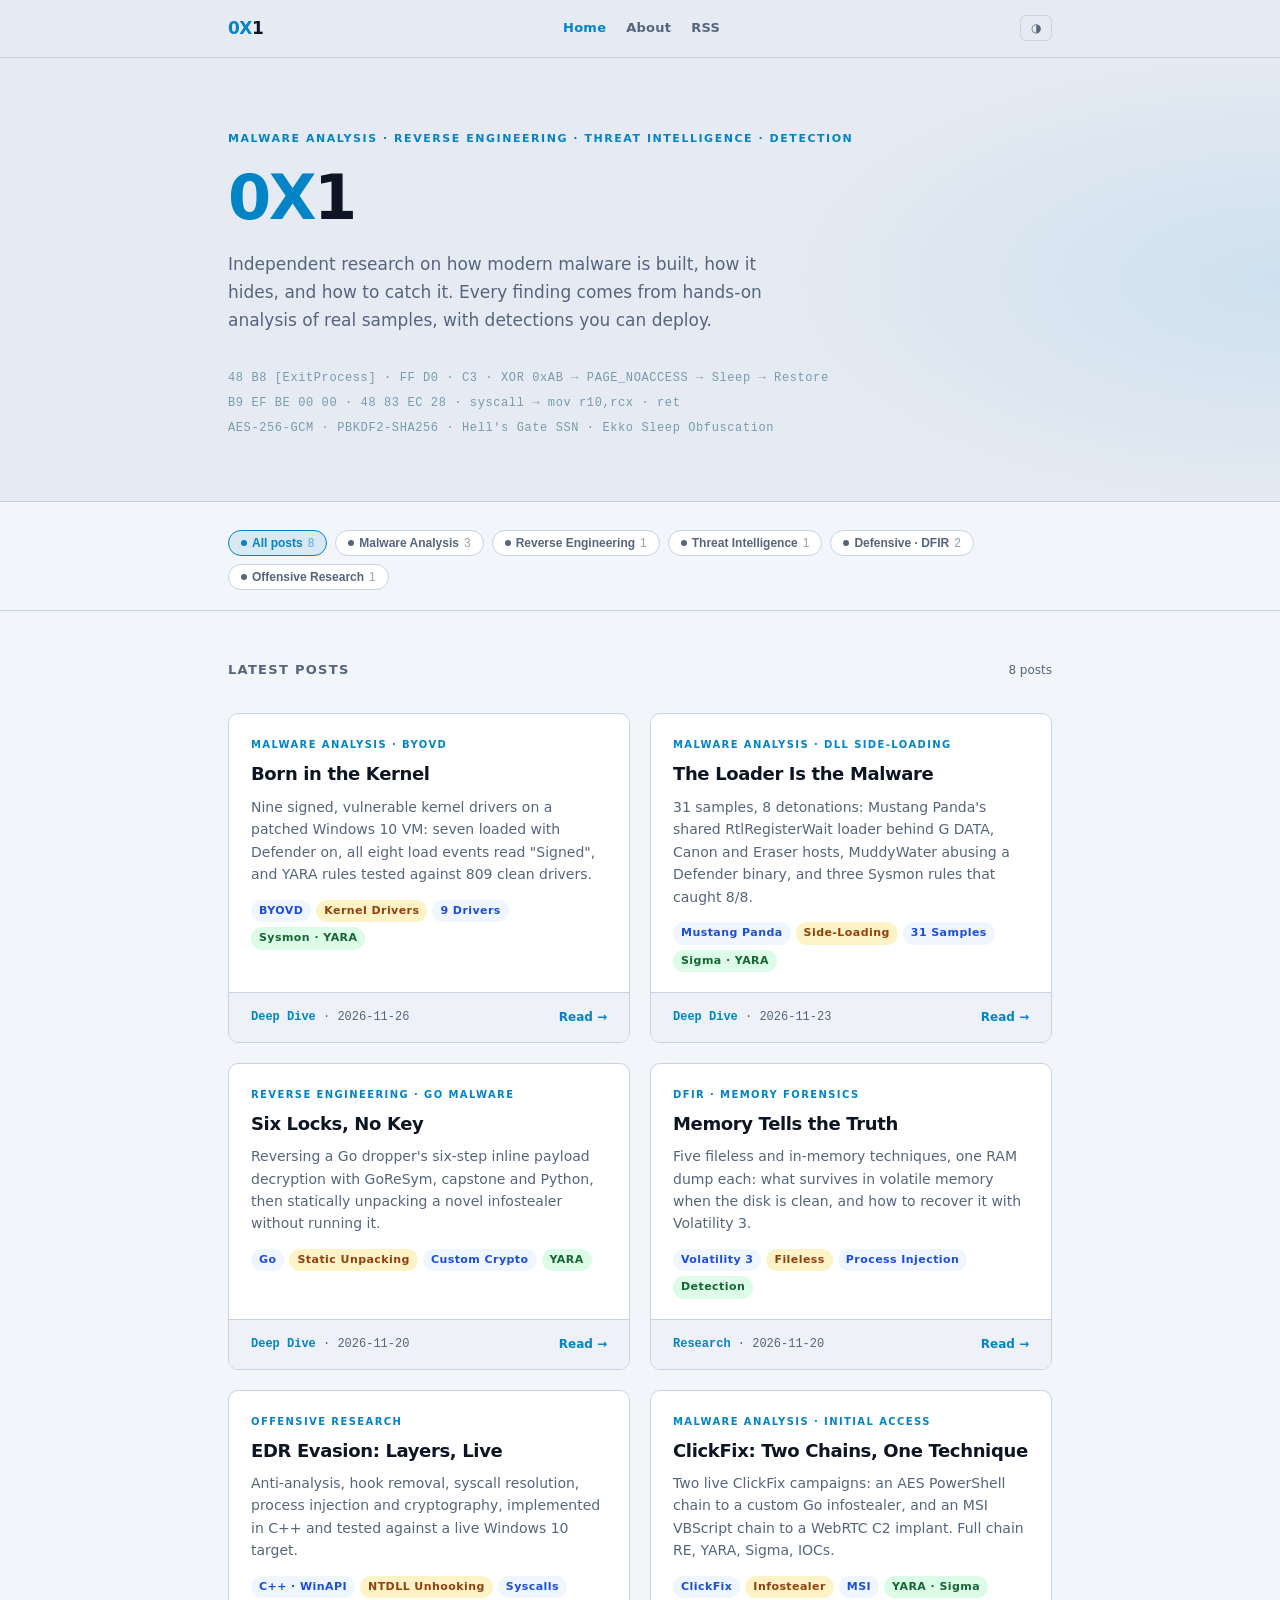
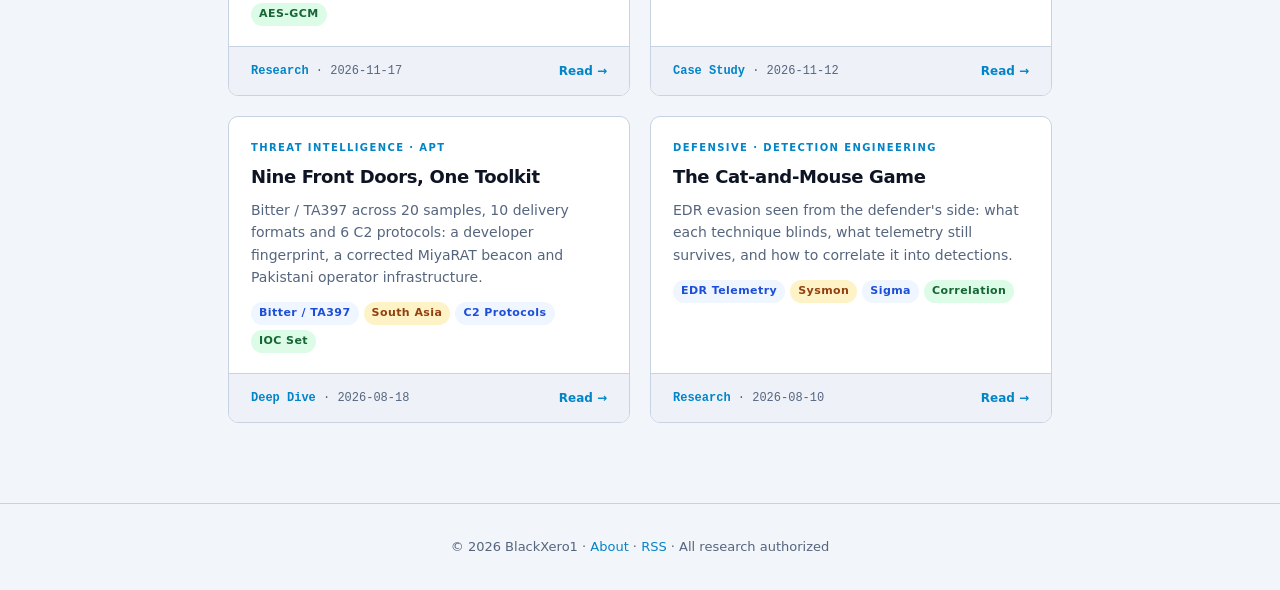
==== commit 34a93462: "Add Born in the Kernel: BYOVD driver research post Nine signed vulnerable drivers loaded on a patche" ====
--- a/index.html
+++ b/index.html
@@ -192,6 +192,24 @@
     <div class="post-grid" id="grid">
       <article class="post-card" data-cat="malware">
         <div class="post-card-top">
+          <div class="post-eyebrow">Malware Analysis · BYOVD</div>
+          <h3 class="post-title">Born in the Kernel</h3>
+          <p class="post-desc">Nine signed, vulnerable kernel drivers on a patched Windows 10 VM: seven loaded with Defender on, all eight load events read "Signed", and YARA rules tested against 809 clean drivers.</p>
+          <div class="post-tags">
+            <span class="tag tag-note">BYOVD</span>
+            <span class="tag tag-warn">Kernel Drivers</span>
+            <span class="tag tag-note">9 Drivers</span>
+            <span class="tag tag-pass">Sysmon · YARA</span>
+          </div>
+        </div>
+        <div class="post-card-foot">
+          <span class="post-date"><span class="post-type">Deep Dive</span> · 2026-11-26</span>
+          <a href="/0X1/malware-analysis/born-in-the-kernel.html" class="post-read">Read</a>
+        </div>
+      </article>
+
+      <article class="post-card" data-cat="malware">
+        <div class="post-card-top">
           <div class="post-eyebrow">Malware Analysis · DLL Side-Loading</div>
           <h3 class="post-title">The Loader Is the Malware</h3>
           <p class="post-desc">31 samples, 8 detonations: Mustang Panda's shared RtlRegisterWait loader behind G DATA, Canon and Eraser hosts, MuddyWater abusing a Defender binary, and three Sysmon rules that caught 8/8.</p>
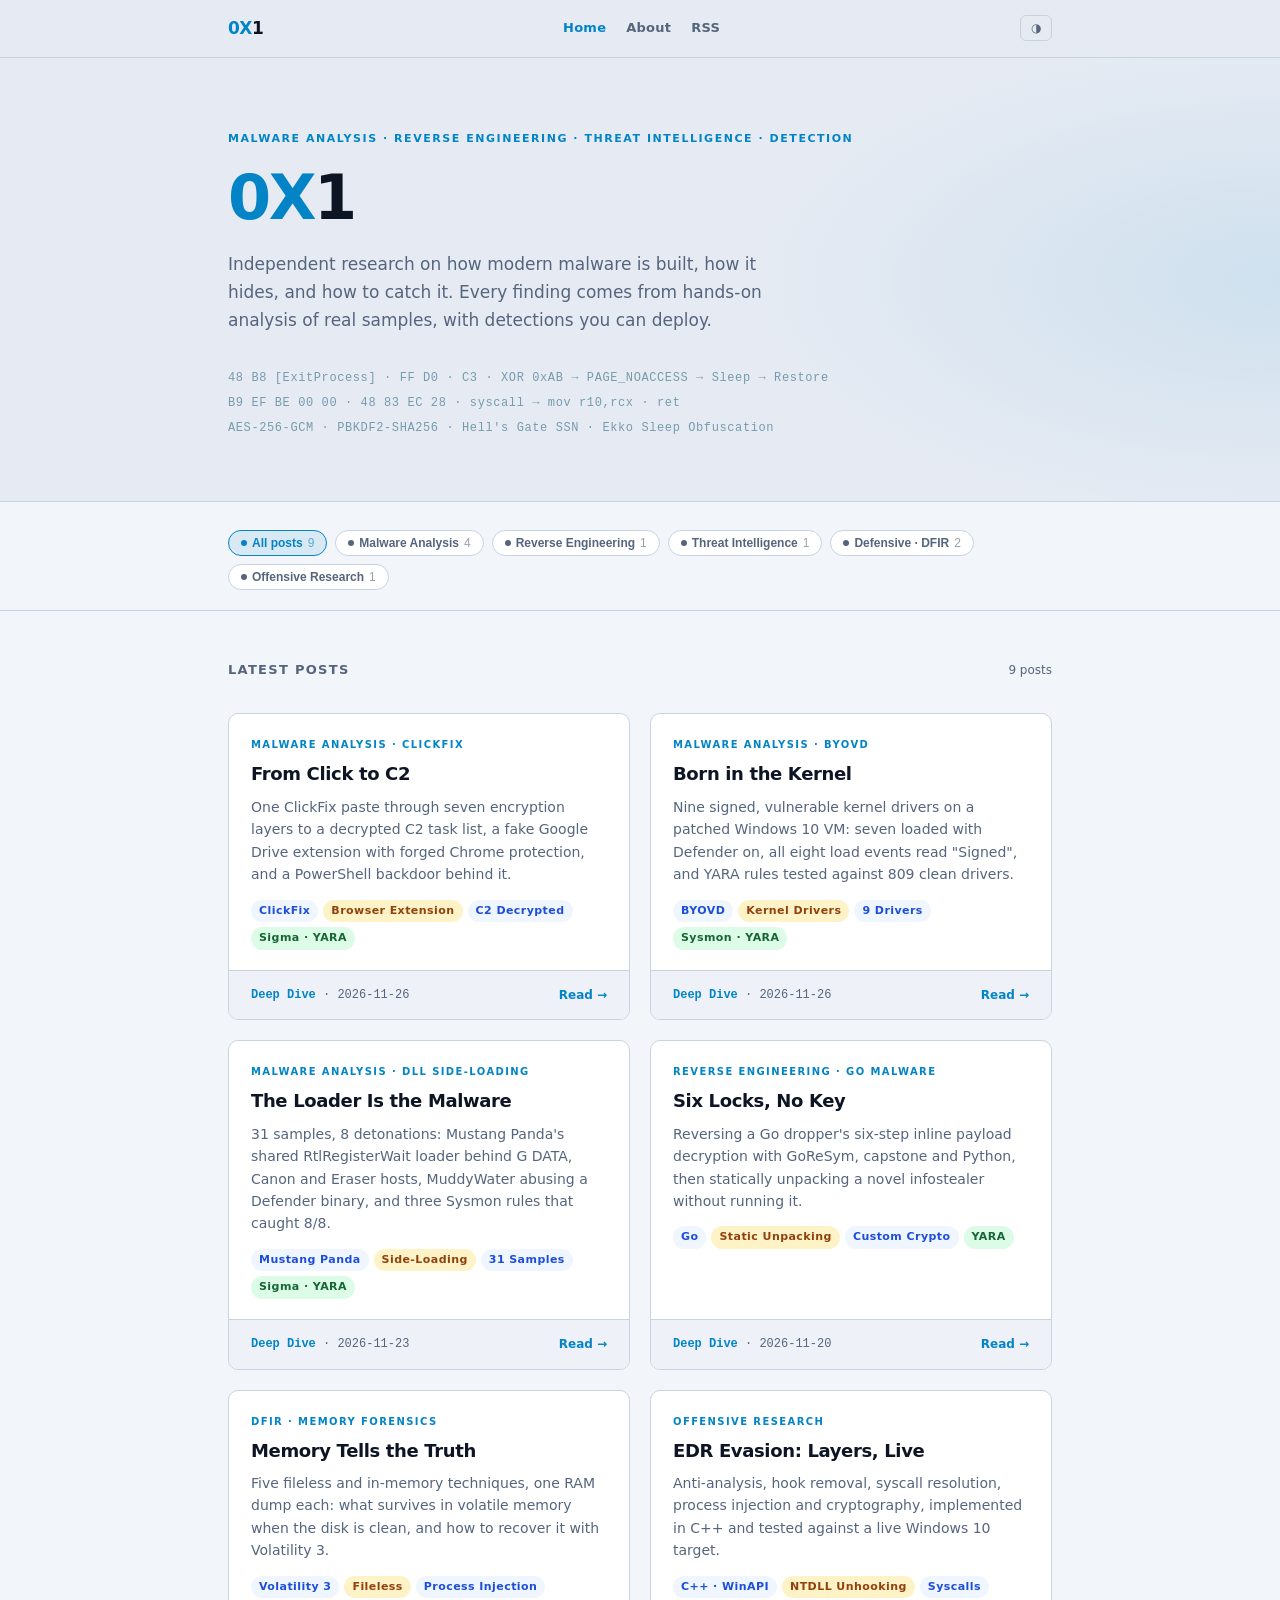
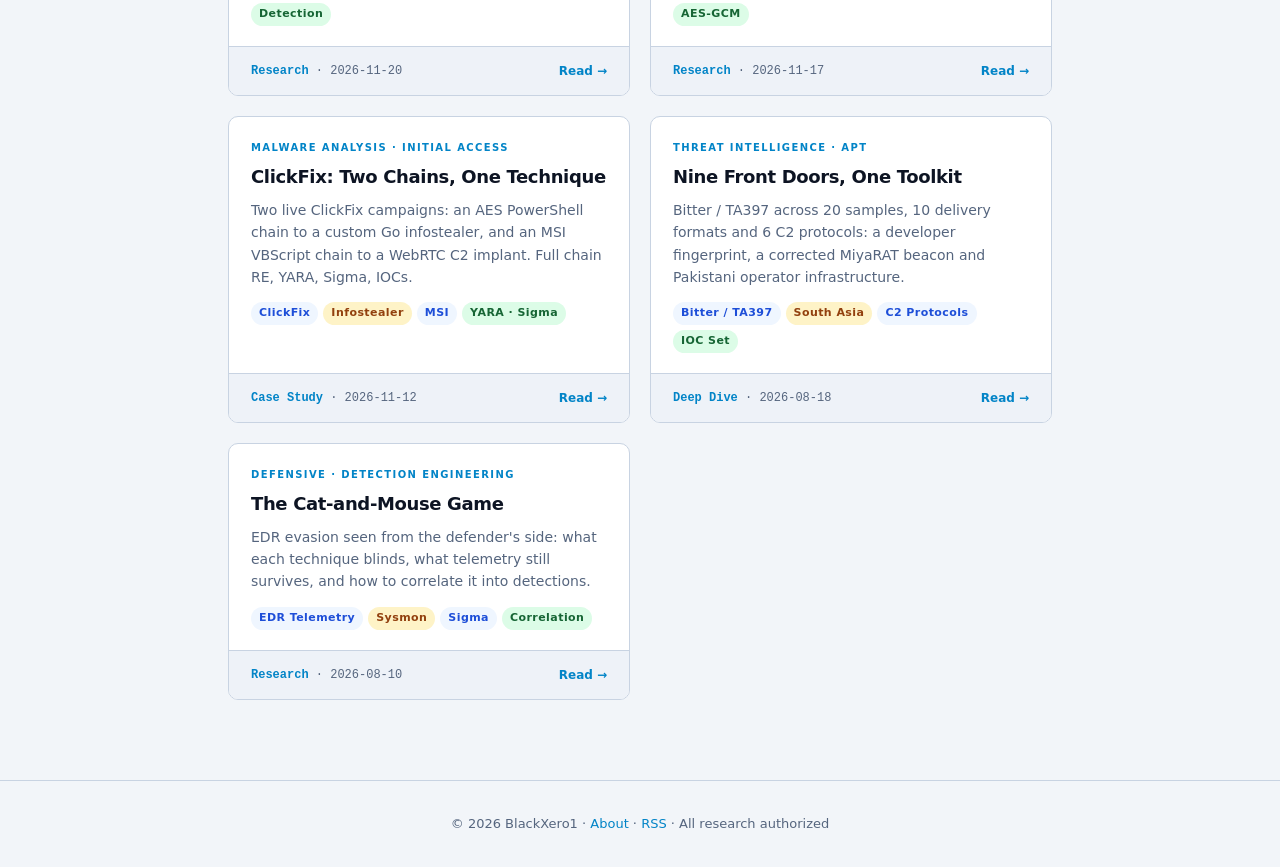
==== commit c437bc7f: "Add From Click to C2: ClickFix chain to browser-extension backdoor post Seven decrypted layers, the " ====
--- a/index.html
+++ b/index.html
@@ -192,6 +192,24 @@
     <div class="post-grid" id="grid">
       <article class="post-card" data-cat="malware">
         <div class="post-card-top">
+          <div class="post-eyebrow">Malware Analysis · ClickFix</div>
+          <h3 class="post-title">From Click to C2</h3>
+          <p class="post-desc">One ClickFix paste through seven encryption layers to a decrypted C2 task list, a fake Google Drive extension with forged Chrome protection, and a PowerShell backdoor behind it.</p>
+          <div class="post-tags">
+            <span class="tag tag-note">ClickFix</span>
+            <span class="tag tag-warn">Browser Extension</span>
+            <span class="tag tag-note">C2 Decrypted</span>
+            <span class="tag tag-pass">Sigma · YARA</span>
+          </div>
+        </div>
+        <div class="post-card-foot">
+          <span class="post-date"><span class="post-type">Deep Dive</span> · 2026-11-26</span>
+          <a href="/0X1/malware-analysis/from-click-to-c2.html" class="post-read">Read</a>
+        </div>
+      </article>
+
+      <article class="post-card" data-cat="malware">
+        <div class="post-card-top">
           <div class="post-eyebrow">Malware Analysis · BYOVD</div>
           <h3 class="post-title">Born in the Kernel</h3>
           <p class="post-desc">Nine signed, vulnerable kernel drivers on a patched Windows 10 VM: seven loaded with Defender on, all eight load events read "Signed", and YARA rules tested against 809 clean drivers.</p>
